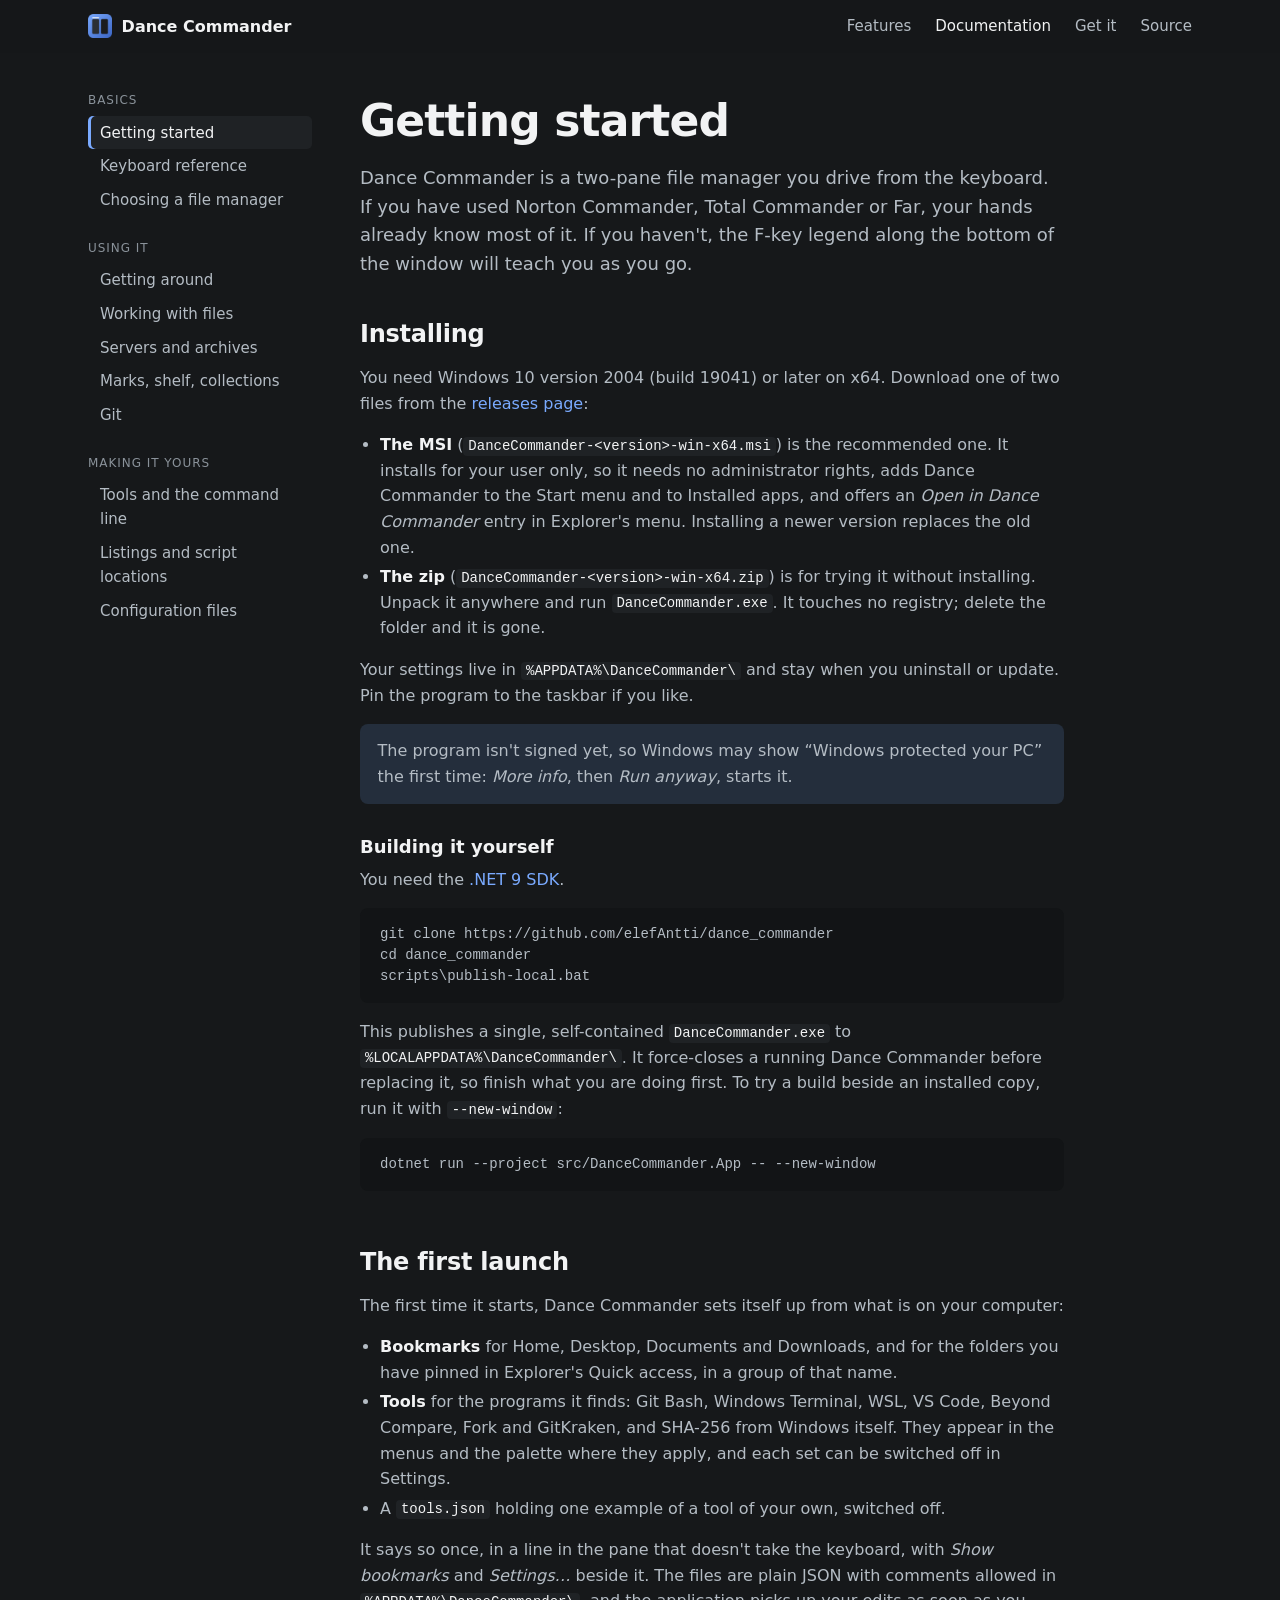
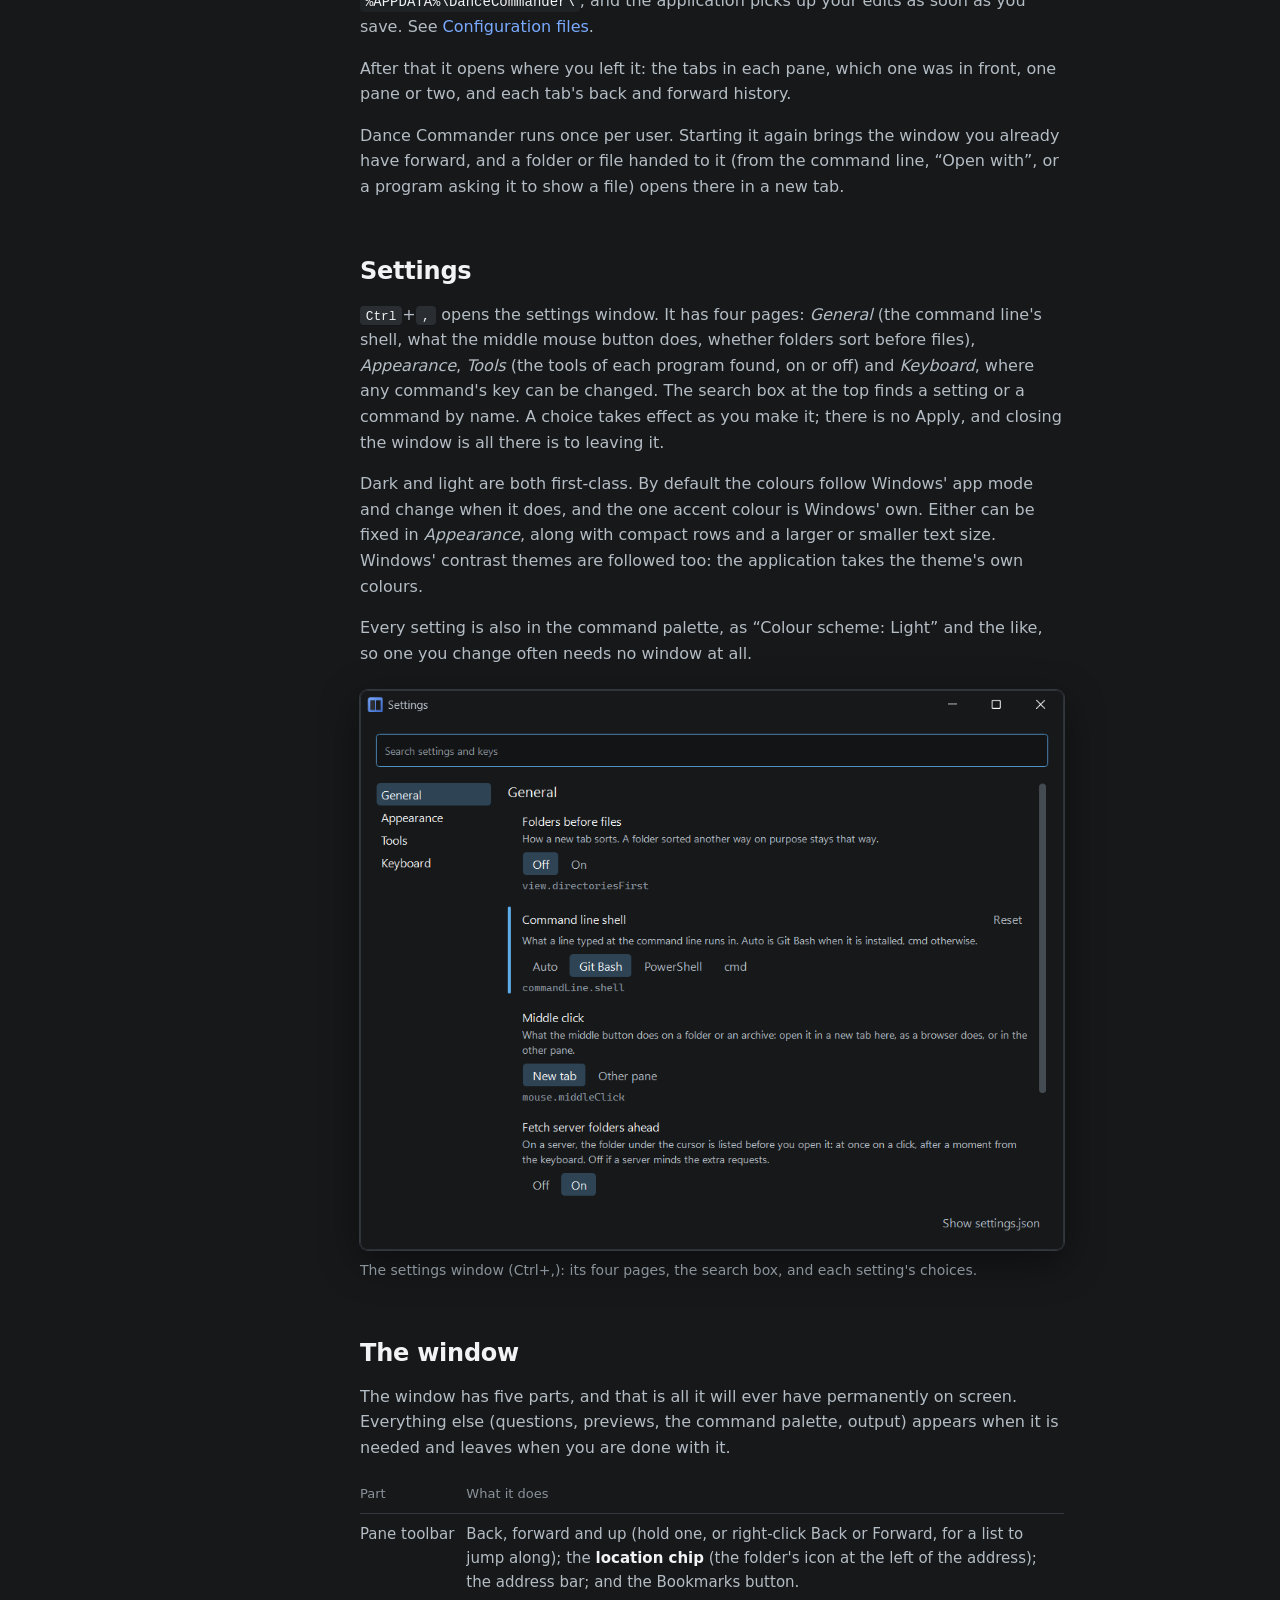
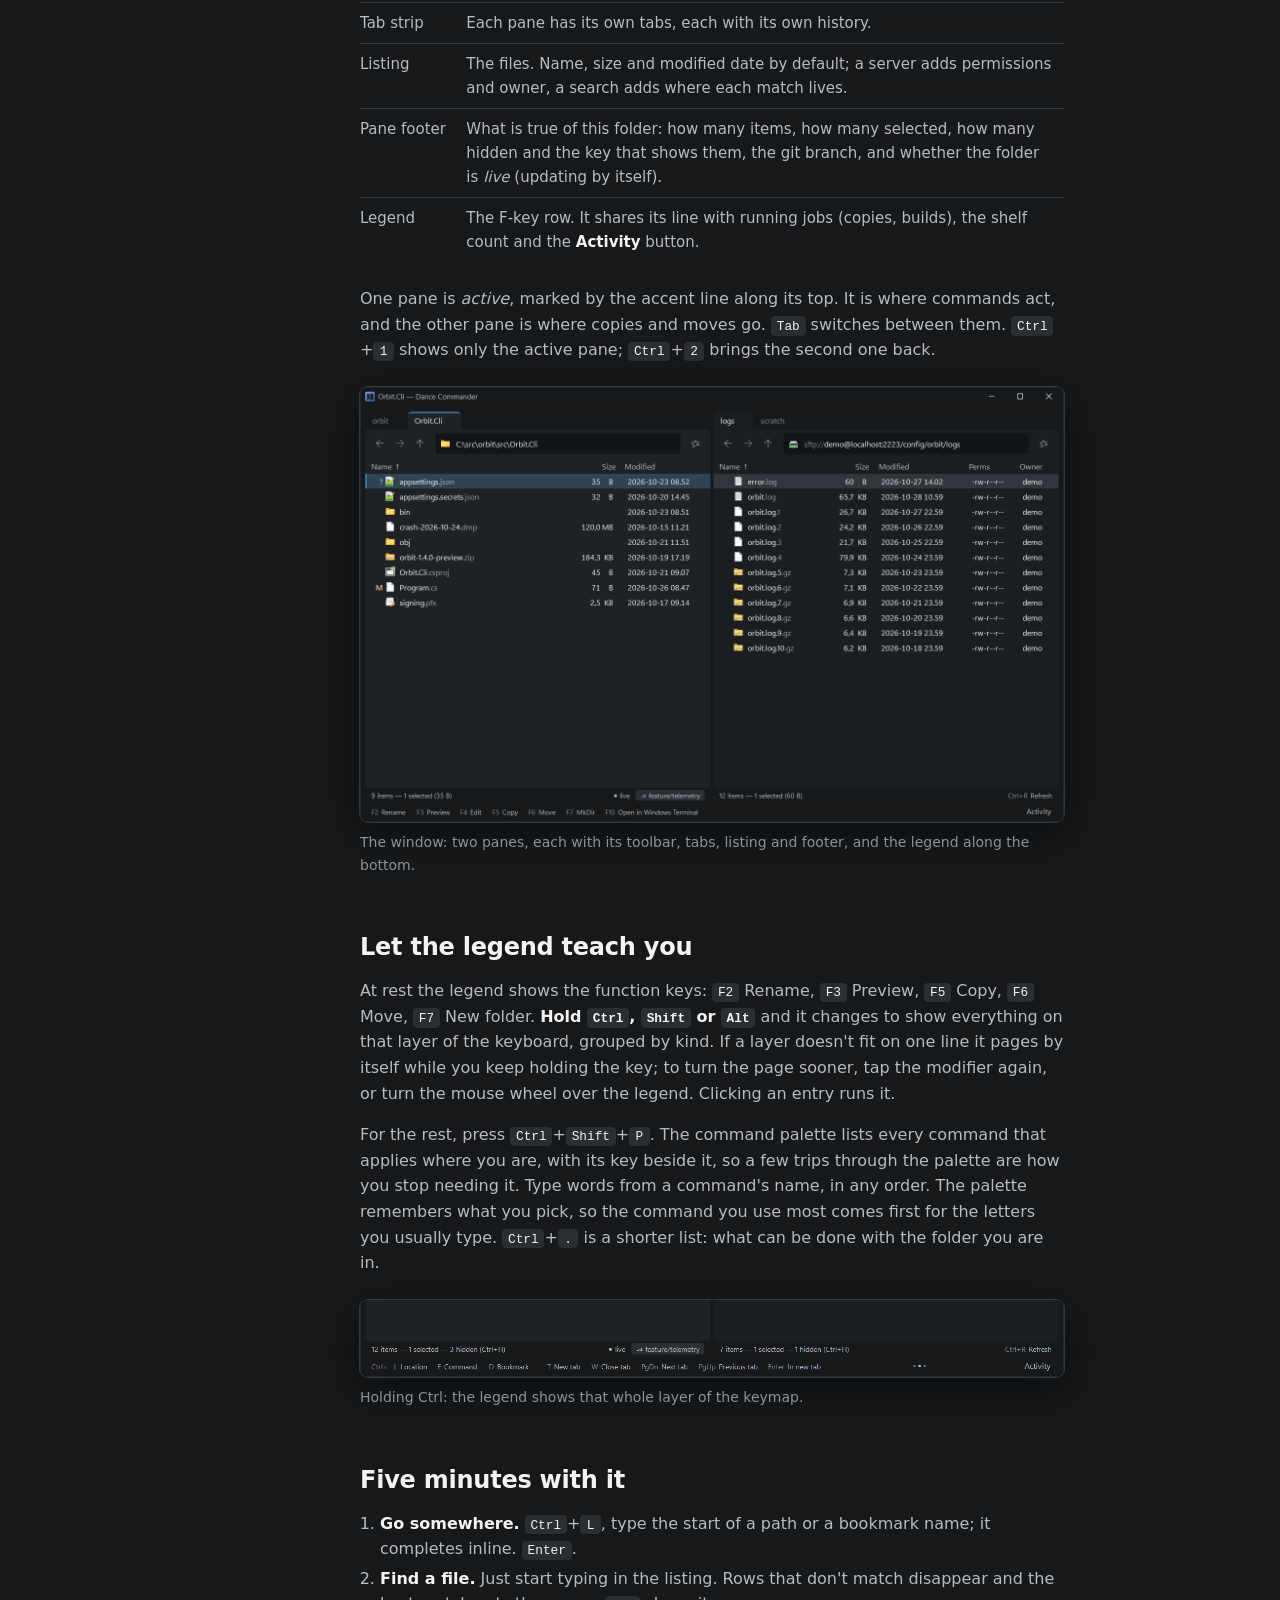
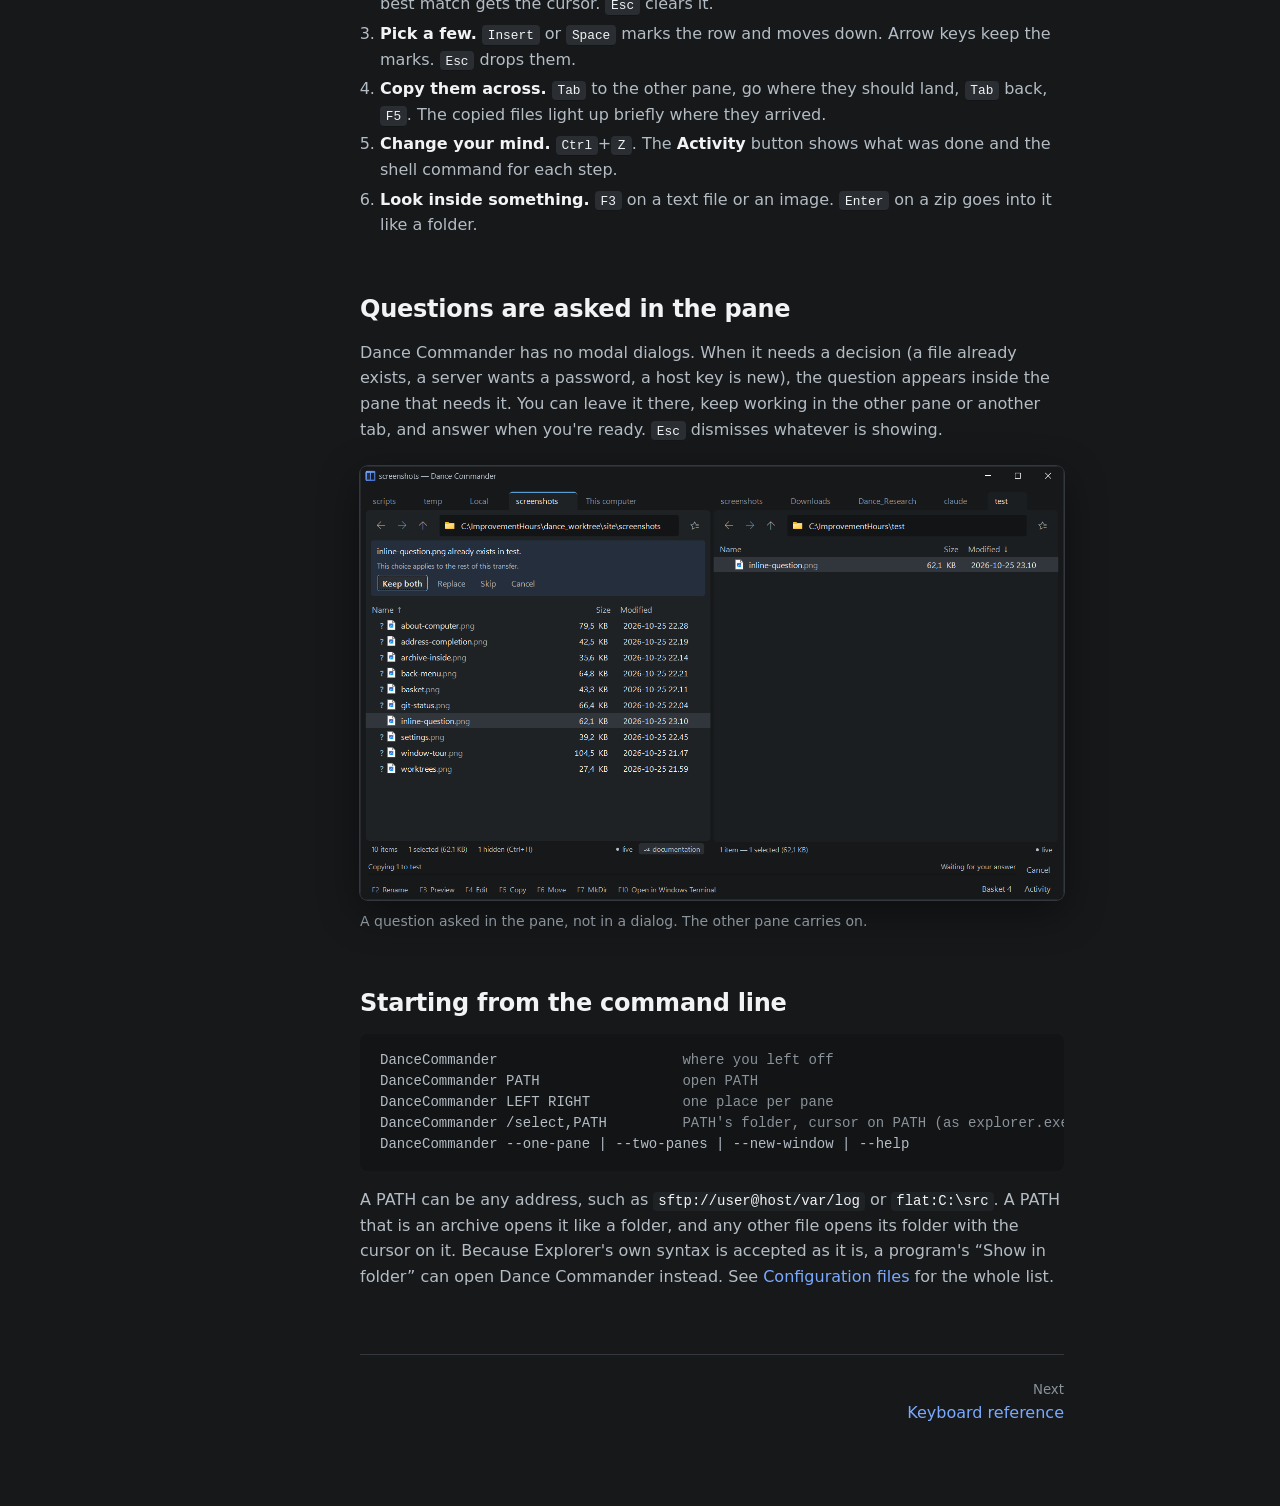
==== site/docs/index.html @ 96ef02b9 "Dance Commander 0.9" ====
<!doctype html>
<html lang="en">
<head>
  <meta charset="utf-8">
  <meta name="viewport" content="width=device-width, initial-scale=1">
  <title>Getting started — Dance Commander</title>
  <link rel="icon" href="../favicon.ico">
  <link rel="stylesheet" href="../assets/style.css">
</head>
<body>
<header class="site-header"><div class="inner">
  <a class="brand" href="../"><img src="../assets/icon.png" alt="">Dance Commander</a>
  <nav class="site-nav"><a href="../#features">Features</a><a href="./" aria-current="page">Documentation</a><a href="../#get-it">Get it</a><a href="https://github.com/elefAntti/dance_commander">Source</a></nav>
</div></header>

<div class="docs">
<nav class="docs-nav" aria-label="Documentation"></nav>
<main class="docs-main">

<h1>Getting started</h1>
<p>Dance Commander is a two-pane file manager you drive from the keyboard. If you have used Norton
Commander, Total Commander or Far, your hands already know most of it. If you haven't, the
F-key legend along the bottom of the window will teach you as you go.</p>

<h2 id="install">Installing</h2>
<p>You need Windows 10 version 2004 (build 19041) or later on x64. Download one of two files from the
<a href="https://github.com/elefAntti/dance_commander/releases">releases page</a>:</p>
<ul>
  <li><strong>The MSI</strong> (<code>DanceCommander-&lt;version&gt;-win-x64.msi</code>) is the recommended
  one. It installs for your user only, so it needs no administrator rights, adds Dance Commander to
  the Start menu and to Installed apps, and offers an <em>Open in Dance Commander</em> entry in
  Explorer's menu. Installing a newer version replaces the old one.</li>
  <li><strong>The zip</strong> (<code>DanceCommander-&lt;version&gt;-win-x64.zip</code>) is for trying it
  without installing. Unpack it anywhere and run <code>DanceCommander.exe</code>. It touches no
  registry; delete the folder and it is gone.</li>
</ul>
<p>Your settings live in <code>%APPDATA%\DanceCommander\</code> and stay when you uninstall or update.
Pin the program to the taskbar if you like.</p>
<div class="note">The program isn't signed yet, so Windows may show “Windows protected your PC”
the first time: <em>More info</em>, then <em>Run anyway</em>, starts it.</div>

<h3 id="from-source">Building it yourself</h3>
<p>You need the <a href="https://dotnet.microsoft.com/download/dotnet/9.0">.NET 9 SDK</a>.</p>
<pre><code>git clone https://github.com/elefAntti/dance_commander
cd dance_commander
scripts\publish-local.bat</code></pre>
<p>This publishes a single, self-contained <code>DanceCommander.exe</code> to
<code>%LOCALAPPDATA%\DanceCommander\</code>. It force-closes a running Dance Commander before
replacing it, so finish what you are doing first. To try a build beside an installed copy, run it
with <code>--new-window</code>:</p>
<pre><code>dotnet run --project src/DanceCommander.App -- --new-window</code></pre>

<h2 id="first-launch">The first launch</h2>
<p>The first time it starts, Dance Commander sets itself up from what is on your computer:</p>
<ul>
  <li><strong>Bookmarks</strong> for Home, Desktop, Documents and Downloads, and for the folders you
  have pinned in Explorer's Quick access, in a group of that name.</li>
  <li><strong>Tools</strong> for the programs it finds: Git Bash, Windows Terminal, WSL, VS Code,
  Beyond Compare, Fork and GitKraken, and SHA-256 from Windows itself. They appear in the menus and
  the palette where they apply, and each set can be switched off in Settings.</li>
  <li>A <code>tools.json</code> holding one example of a tool of your own, switched off.</li>
</ul>
<p>It says so once, in a line in the pane that doesn't take the keyboard, with <em>Show
bookmarks</em> and <em>Settings…</em> beside it. The files are plain JSON with comments allowed
in <code>%APPDATA%\DanceCommander\</code>, and the application picks up your edits as soon as you
save. See <a href="configuration.html">Configuration files</a>.</p>
<p>After that it opens where you left it: the tabs in each pane, which one was in front, one pane or
two, and each tab's back and forward history.</p>
<p>Dance Commander runs once per user. Starting it again brings the window you already have
forward, and a folder or file handed to it (from the command line, “Open with”, or a program
asking it to show a file) opens there in a new tab.</p>

<h2 id="settings">Settings</h2>
<p><kbd>Ctrl</kbd>+<kbd>,</kbd> opens the settings window. It has four pages: <em>General</em> (the
command line's shell, what the middle mouse button does, whether folders sort before files),
<em>Appearance</em>, <em>Tools</em> (the tools of each program found, on or off) and
<em>Keyboard</em>, where any command's key can be changed. The search box at the top finds a
setting or a command by name. A choice takes effect as you make it; there is no Apply, and closing
the window is all there is to leaving it.</p>
<p>Dark and light are both first-class. By default the colours follow Windows' app mode and change
when it does, and the one accent colour is Windows' own. Either can be fixed in
<em>Appearance</em>, along with compact rows and a larger or smaller text size. Windows' contrast
themes are followed too: the application takes the theme's own colours.</p>
<p>Every setting is also in the command palette, as “Colour scheme: Light” and the like, so one
you change often needs no window at all.</p>

<figure class="shot" data-file="screenshots/settings.png"><img src="../screenshots/settings.png" alt="The settings window (Ctrl+,): its four pages, the search box, and each setting's choices." onerror="this.parentNode.classList.add('missing')"><figcaption>The settings window (Ctrl+,): its four pages, the search box, and each setting's choices.</figcaption></figure>

<h2 id="tour">The window</h2>
<p>The window has five parts, and that is all it will ever have permanently on screen. Everything
else (questions, previews, the command palette, output) appears when it is needed and leaves when
you are done with it.</p>
<table>
  <thead><tr><th>Part</th><th>What it does</th></tr></thead>
  <tbody>
    <tr><td>Pane toolbar</td><td>Back, forward and up (hold one, or right-click Back or Forward, for a list to jump along); the <strong>location chip</strong> (the folder's icon at the left of the address); the address bar; and the Bookmarks button.</td></tr>
    <tr><td>Tab strip</td><td>Each pane has its own tabs, each with its own history.</td></tr>
    <tr><td>Listing</td><td>The files. Name, size and modified date by default; a server adds permissions and owner, a search adds where each match lives.</td></tr>
    <tr><td>Pane footer</td><td>What is true of this folder: how many items, how many selected, how many hidden and the key that shows them, the git branch, and whether the folder is <em>live</em> (updating by itself).</td></tr>
    <tr><td>Legend</td><td>The F-key row. It shares its line with running jobs (copies, builds), the shelf count and the <strong>Activity</strong> button.</td></tr>
  </tbody>
</table>
<p>One pane is <em>active</em>, marked by the accent line along its top. It is where commands act,
and the other pane is where copies and moves go. <kbd>Tab</kbd> switches between them.
<kbd>Ctrl</kbd>+<kbd>1</kbd> shows only the active pane; <kbd>Ctrl</kbd>+<kbd>2</kbd> brings the
second one back.</p>

<figure class="shot" data-file="screenshots/window-tour.png"><img src="../screenshots/window-tour.png" alt="The window: two panes, each with its toolbar, tabs, listing and footer, and the legend along the bottom." onerror="this.parentNode.classList.add('missing')"><figcaption>The window: two panes, each with its toolbar, tabs, listing and footer, and the legend along the bottom.</figcaption></figure>

<h2 id="legend">Let the legend teach you</h2>
<p>At rest the legend shows the function keys: <kbd>F2</kbd> Rename, <kbd>F3</kbd> Preview,
<kbd>F5</kbd> Copy, <kbd>F6</kbd> Move, <kbd>F7</kbd> New folder. <strong>Hold
<kbd>Ctrl</kbd>, <kbd>Shift</kbd> or <kbd>Alt</kbd></strong> and it changes to show everything on
that layer of the keyboard, grouped by kind. If a layer doesn't fit on one line it pages by itself
while you keep holding the key; to turn the page sooner, tap the modifier again, or turn the mouse
wheel over the legend. Clicking an entry runs it.</p>
<p>For the rest, press <kbd>Ctrl</kbd>+<kbd>Shift</kbd>+<kbd>P</kbd>. The command palette lists
every command that applies where you are, with its key beside it, so a few trips through the
palette are how you stop needing it. Type words from a command's name, in any order. The palette
remembers what you pick, so the command you use most comes first for the letters you usually
type. <kbd>Ctrl</kbd>+<kbd>.</kbd> is a shorter list: what can be done with the folder you are
in.</p>

<figure class="shot" data-file="screenshots/legend-ctrl.png"><img src="../screenshots/legend-ctrl.png" alt="Holding Ctrl: the legend shows that whole layer of the keymap." onerror="this.parentNode.classList.add('missing')"><figcaption>Holding Ctrl: the legend shows that whole layer of the keymap.</figcaption></figure>

<h2 id="first-minutes">Five minutes with it</h2>
<ol>
  <li><strong>Go somewhere.</strong> <kbd>Ctrl</kbd>+<kbd>L</kbd>, type the start of a path or a bookmark name; it completes inline. <kbd>Enter</kbd>.</li>
  <li><strong>Find a file.</strong> Just start typing in the listing. Rows that don't match disappear and the best match gets the cursor. <kbd>Esc</kbd> clears it.</li>
  <li><strong>Pick a few.</strong> <kbd>Insert</kbd> or <kbd>Space</kbd> marks the row and moves down. Arrow keys keep the marks. <kbd>Esc</kbd> drops them.</li>
  <li><strong>Copy them across.</strong> <kbd>Tab</kbd> to the other pane, go where they should land, <kbd>Tab</kbd> back, <kbd>F5</kbd>. The copied files light up briefly where they arrived.</li>
  <li><strong>Change your mind.</strong> <kbd>Ctrl</kbd>+<kbd>Z</kbd>. The <strong>Activity</strong> button shows what was done and the shell command for each step.</li>
  <li><strong>Look inside something.</strong> <kbd>F3</kbd> on a text file or an image. <kbd>Enter</kbd> on a zip goes into it like a folder.</li>
</ol>

<h2 id="no-dialogs">Questions are asked in the pane</h2>
<p>Dance Commander has no modal dialogs. When it needs a decision (a file already exists, a server
wants a password, a host key is new), the question appears inside the pane that needs it. You can
leave it there, keep working in the other pane or another tab, and answer when you're ready.
<kbd>Esc</kbd> dismisses whatever is showing.</p>

<figure class="shot" data-file="screenshots/inline-question.png"><img src="../screenshots/inline-question.png" alt="A question asked in the pane, not in a dialog. The other pane carries on." onerror="this.parentNode.classList.add('missing')"><figcaption>A question asked in the pane, not in a dialog. The other pane carries on.</figcaption></figure>

<h2 id="help">Starting from the command line</h2>
<pre><code>DanceCommander                      <span class="c">where you left off</span>
DanceCommander PATH                 <span class="c">open PATH</span>
DanceCommander LEFT RIGHT           <span class="c">one place per pane</span>
DanceCommander /select,PATH         <span class="c">PATH's folder, cursor on PATH (as explorer.exe)</span>
DanceCommander --one-pane | --two-panes | --new-window | --help</code></pre>
<p>A PATH can be any address, such as <code>sftp://user@host/var/log</code> or
<code>flat:C:\src</code>. A PATH that is an archive opens it like a folder, and any other file opens
its folder with the cursor on it. Because Explorer's own syntax is accepted as it is, a program's
“Show in folder” can open Dance Commander instead. See
<a href="configuration.html#command-line">Configuration files</a> for the whole list.</p>

<div class="pager"></div>
</main>
</div>
<script src="../assets/docs.js"></script>
</body>
</html>
---- site/assets/style.css ----
/* Dance Commander site. The palette is the application's own (src/DanceCommander.App/Theme/Dark.xaml):
   near-monochrome greys, one accent for focus, semantic colour only where it means something. */

:root {
  --window: #16181a;
  --pane: #1f2225;
  --pane-inactive: #1b1e21;
  --sunken: #121416;
  --hover: #2b2f34;
  --divider: #33383e;
  --popup: #2a2e33;
  --popup-border: #434a52;
  --text: #f2f3f4;
  --text-2: #b4bcc4;
  --text-3: #8a929a;
  --accent: #7aaaff;
  --selection: #2f3e5d;
  --git-modified: #e2c08d;
  --git-added: #8dd18d;
  --git-untracked: #7fb5c9;
  --danger: #ff8b82;
  --warning: #f0c56b;
  --warning-surface: #3a3220;
  --info-surface: #242e3c;

  --ui: "Segoe UI Variable Text", "Segoe UI", system-ui, -apple-system, sans-serif;
  --display: "Segoe UI Variable Display", "Segoe UI", system-ui, -apple-system, sans-serif;
  --mono: "Cascadia Mono", Consolas, "SF Mono", Menlo, monospace;

  --measure: 44rem;
  --wide: 72rem;
}

* { box-sizing: border-box; }

html { background: var(--window); color-scheme: dark; scroll-padding-top: 4.5rem; }

body {
  margin: 0;
  font: 16px/1.6 var(--ui);
  color: var(--text-2);
  background: var(--window);
  -webkit-font-smoothing: antialiased;
}

a { color: var(--accent); text-decoration: none; }
a:hover { text-decoration: underline; text-underline-offset: 3px; }

h1, h2, h3, h4 { color: var(--text); font-family: var(--display); font-weight: 600; line-height: 1.25; }
h1 { font-size: clamp(2rem, 4vw, 2.75rem); letter-spacing: -0.02em; margin: 0 0 1rem; }
h2 { font-size: 1.5rem; letter-spacing: -0.01em; margin: 3rem 0 1rem; }
h3 { font-size: 1.125rem; margin: 2rem 0 0.5rem; }
h4 { font-size: 1rem; margin: 1.5rem 0 0.25rem; }
p, ul, ol, table, pre { margin: 0 0 1rem; }
strong { color: var(--text); font-weight: 600; }
ul, ol { padding-left: 1.25rem; }
li { margin: 0.25rem 0; }
hr { border: 0; height: 1px; background: var(--divider); margin: 3rem 0; }

code, kbd, pre { font-family: var(--mono); font-size: 0.875em; }
code { color: var(--text); background: var(--pane); padding: 0.1em 0.35em; border-radius: 4px; }
pre {
  background: var(--sunken);
  color: var(--text-2);
  padding: 1rem 1.25rem;
  border-radius: 8px;
  overflow-x: auto;
  line-height: 1.5;
}
pre code { background: none; padding: 0; color: inherit; font-size: inherit; }
pre .c { color: var(--text-3); }

kbd {
  display: inline-block;
  min-width: 1.6em;
  padding: 0.05em 0.45em;
  font-size: 0.8em;
  line-height: 1.5;
  text-align: center;
  color: var(--text);
  background: var(--popup);
  border-radius: 4px;
  box-shadow: inset 0 -1px 0 var(--sunken);
  white-space: nowrap;
}

table { width: 100%; border-collapse: collapse; font-size: 0.9375rem; }
th, td { text-align: left; vertical-align: top; padding: 0.5rem 0.75rem 0.5rem 0; }
th { color: var(--text-3); font-weight: 500; font-size: 0.8125rem; }
tr + tr td, tbody tr td { border-top: 1px solid var(--divider); }
td:first-child { white-space: nowrap; }

/* ---------- Site header ---------- */

.site-header {
  position: sticky;
  top: 0;
  z-index: 10;
  background: rgba(22, 24, 26, 0.92);
  backdrop-filter: blur(8px);
}
.site-header .inner {
  max-width: var(--wide);
  margin: 0 auto;
  padding: 0.85rem 1.5rem;
  display: flex;
  align-items: center;
  gap: 2rem;
}
.brand { display: flex; align-items: center; gap: 0.6rem; color: var(--text); font-weight: 600; }
.brand:hover { text-decoration: none; }
.brand img { width: 24px; height: 24px; }
.site-nav { display: flex; gap: 1.5rem; margin-left: auto; font-size: 0.9375rem; }
.site-nav a { color: var(--text-2); }
.site-nav a:hover, .site-nav a[aria-current] { color: var(--text); text-decoration: none; }

/* ---------- Landing ---------- */

.hero { max-width: var(--wide); margin: 0 auto; padding: 5rem 1.5rem 3rem; }
.hero h1 { font-size: clamp(2.25rem, 5vw, 3.5rem); max-width: 18ch; }
.hero .lede { font-size: 1.1875rem; max-width: 40rem; color: var(--text-2); }
.hero .actions { display: flex; gap: 1rem; margin-top: 2rem; flex-wrap: wrap; }

.button {
  display: inline-block;
  padding: 0.6rem 1.1rem;
  border-radius: 6px;
  font-weight: 600;
  font-size: 0.9375rem;
  color: var(--window);
  background: var(--accent);
}
.button:hover { text-decoration: none; filter: brightness(1.08); }
.button.quiet { color: var(--text); background: var(--pane); }
.button.quiet:hover { background: var(--hover); filter: none; }

.section { max-width: var(--wide); margin: 0 auto; padding: 4rem 1.5rem; }
.section > h2:first-child { margin-top: 0; }
.section .intro { max-width: var(--measure); font-size: 1.0625rem; }
.eyebrow { color: var(--text-3); font-size: 0.8125rem; letter-spacing: 0.08em; text-transform: uppercase; margin-bottom: 0.5rem; }

.grid {
  display: grid;
  grid-template-columns: repeat(auto-fit, minmax(17rem, 1fr));
  gap: 1.25rem;
  margin-top: 2rem;
}
.card { background: var(--pane); border-radius: 10px; padding: 1.5rem; }
.card h3 { margin-top: 0; font-size: 1.0625rem; }
.card p:last-child { margin-bottom: 0; }
/* A seventh card would sit alone on the last row; this one takes the whole row instead. */
.card.full { grid-column: 1 / -1; }
.card .keys { margin-top: 0.75rem; display: flex; flex-wrap: wrap; gap: 0.35rem; }

.split { display: grid; grid-template-columns: 1fr 1fr; gap: 3rem; align-items: start; }
@media (max-width: 52rem) { .split { grid-template-columns: 1fr; } }

.quote {
  font-family: var(--display);
  font-size: 1.375rem;
  line-height: 1.45;
  color: var(--text);
  max-width: 46rem;
  margin: 0;
  padding-left: 1.25rem;
  box-shadow: inset 3px 0 0 var(--accent);
}

.notfor li { color: var(--text-2); }
.notfor li::marker { color: var(--text-3); }

.band { background: var(--sunken); }

.site-footer { color: var(--text-3); font-size: 0.875rem; }
.site-footer .inner { max-width: var(--wide); margin: 0 auto; padding: 2.5rem 1.5rem 3rem; display: flex; gap: 2rem; flex-wrap: wrap; }
.site-footer a { color: var(--text-2); }

/* ---------- The window mockup: drawn in HTML so it stays crisp and carries no one's real files ---------- */

.window {
  max-width: var(--wide);
  margin: 0 auto;
  background: var(--window);
  border-radius: 10px;
  box-shadow: 0 0 0 1px var(--divider), 0 30px 80px rgba(0, 0, 0, 0.55);
  overflow: hidden;
  font: 13px/1 var(--ui);
  color: var(--text);
  user-select: none;
}
.window .titlebar { display: flex; align-items: center; gap: 8px; height: 32px; padding: 0 12px; color: var(--text-2); }
.window .titlebar img { width: 16px; height: 16px; }
.window .titlebar .controls { margin-left: auto; letter-spacing: 22px; color: var(--text-3); font-family: var(--ui); }
.window .panes { display: grid; grid-template-columns: 1fr 1fr; gap: 8px; padding: 0 8px; }
.window .pane { background: var(--pane-inactive); border-radius: 6px; overflow: hidden; display: flex; flex-direction: column; }
.window .pane.active { background: var(--pane); box-shadow: inset 0 3px 0 var(--accent); }
.window .toolbar { display: flex; align-items: center; gap: 14px; padding: 10px 12px 6px; color: var(--text-3); }
.window .address {
  flex: 1;
  display: flex;
  align-items: center;
  gap: 8px;
  background: var(--sunken);
  border-radius: 5px;
  padding: 7px 10px;
  color: var(--text);
  white-space: nowrap;
  overflow: hidden;
}
.window .address .scheme { color: var(--text-3); }
.window .chip { width: 14px; height: 11px; border-radius: 2px; background: #e8b84a; flex: none; }
.window .chip.net { background: var(--git-untracked); }
.window .tabs { display: flex; gap: 2px; padding: 4px 12px 0; font-size: 12px; }
.window .tab { padding: 6px 12px; border-radius: 5px 5px 0 0; color: var(--text-3); }
.window .tab.on { background: var(--hover); color: var(--text); }
.window .head, .window .row { display: grid; grid-template-columns: 22px 1fr 72px 120px; align-items: center; padding: 0 12px; }
.window .pane.remote .head, .window .pane.remote .row { grid-template-columns: 22px 1fr 72px 82px 120px; }
.window .head { height: 28px; color: var(--text-3); font-size: 12px; }
.window .head span:nth-child(n+3), .window .row span:nth-child(n+3) { text-align: right; font-variant-numeric: tabular-nums; }
.window .row { height: 24px; white-space: nowrap; }
.window .row span { overflow: hidden; text-overflow: ellipsis; }
.window .row .ext { color: var(--text-3); }
.window .row .dim { color: var(--text-3); }
.window .row.cursor { background: var(--selection); }
.window .row.marked .name { color: var(--warning); }
.window .ico { width: 13px; height: 10px; border-radius: 2px; background: #e8b84a; }
.window .ico.f { width: 10px; height: 12px; background: #c8ccd0; border-radius: 1px; }
.window .ico.z { width: 10px; height: 12px; background: #b49ad8; border-radius: 1px; }
.window .git { display: inline-block; width: 12px; font-size: 11px; font-weight: 600; margin-right: 4px; }
.window .git.M { color: var(--git-modified); }
.window .git.A { color: var(--git-added); }
.window .git.U { color: var(--git-untracked); }
.window .branch { color: var(--text-3); font-size: 12px; margin-left: 8px; }
.window .footer { display: flex; justify-content: space-between; padding: 10px 12px; margin-top: auto; color: var(--text-3); font-size: 12px; }
.window .legend { display: flex; gap: 22px; padding: 10px 16px 11px; color: var(--text-3); font-size: 12px; }
.window .legend b { color: var(--text-2); font-weight: 400; margin-right: 5px; }
.window .legend .right { margin-left: auto; }
.window .rows { padding-bottom: 6px; }

@media (max-width: 52rem) {
  .window .panes { grid-template-columns: 1fr; }
  .window .pane:not(.active) { display: none; }
}

.caption { max-width: var(--wide); margin: 1rem auto 0; padding: 0 1.5rem; color: var(--text-3); font-size: 0.875rem; text-align: center; }

/* ---------- Docs ---------- */

.docs { max-width: var(--wide); margin: 0 auto; padding: 2.5rem 1.5rem 5rem; display: grid; grid-template-columns: 14rem minmax(0, 1fr); gap: 3rem; }
.docs-nav { position: sticky; top: 4.5rem; align-self: start; font-size: 0.9375rem; }
.docs-nav h4 { margin: 0 0 0.5rem; color: var(--text-3); font-size: 0.75rem; font-weight: 500; letter-spacing: 0.08em; text-transform: uppercase; }
.docs-nav ul { list-style: none; padding: 0; margin: 0 0 1.5rem; }
.docs-nav li { margin: 0; }
.docs-nav a { display: block; padding: 0.3rem 0.75rem; border-radius: 5px; color: var(--text-2); }
.docs-nav a:hover { background: var(--pane); color: var(--text); text-decoration: none; }
.docs-nav a[aria-current] { background: var(--pane); color: var(--text); box-shadow: inset 3px 0 0 var(--accent); }
.docs-main { max-width: var(--measure); }
.docs-main > h1 + p { font-size: 1.125rem; }
.docs-main h2 { padding-top: 0.5rem; }
.docs-main h2:first-of-type { margin-top: 2rem; }
.docs-main table { margin-bottom: 1.5rem; }
.pager { display: flex; justify-content: space-between; gap: 1rem; margin-top: 4rem; padding-top: 1.5rem; border-top: 1px solid var(--divider); }
.pager a { display: block; }
.pager small { display: block; color: var(--text-3); }

.note { background: var(--info-surface); border-radius: 8px; padding: 0.9rem 1.1rem; margin: 0 0 1rem; color: var(--text-2); }
.note.warn { background: var(--warning-surface); }
.note strong:first-child { color: var(--text); }

@media (max-width: 52rem) {
  .docs { grid-template-columns: 1fr; gap: 1rem; }
  .docs-nav { position: static; }
  .docs-nav ul { display: flex; flex-wrap: wrap; gap: 0.25rem; }
  .site-nav { gap: 1rem; }
}

/* ---------- Screenshots ---------- */
/* A figure whose image is not there yet shows a placeholder naming the file it is waiting for
   (onerror adds .missing), so a screenshot goes live by dropping it into site/screenshots/. */

.shot { margin: 1.5rem 0 2rem; }
.shot img { display: block; max-width: 100%; height: auto; border-radius: 8px; box-shadow: 0 0 0 1px var(--divider), 0 12px 40px rgba(0, 0, 0, 0.45); }
.shot figcaption { margin-top: 0.6rem; color: var(--text-3); font-size: 0.875rem; }
.shot.missing img { display: none; }
.shot.missing::before {
  content: "Screenshot to come: " attr(data-file);
  display: flex;
  align-items: center;
  justify-content: center;
  min-height: 12rem;
  padding: 1rem;
  border: 1px dashed var(--popup-border);
  border-radius: 8px;
  color: var(--text-3);
  font: 0.8125rem var(--mono);
  text-align: center;
}
.section .shot { max-width: 56rem; }
/* The tour under the hero sits outside a section, so it takes the hero's width and gutters. */
.hero + .shot { max-width: var(--wide); margin: 0 auto 3rem; padding: 0 1.5rem; }

.eyebrow + h2 { margin-top: 0; }

/* The comparison table is wider than the text column on a narrow screen. */
.table-wrap { overflow-x: auto; }
.compare td { font-size: 0.875rem; }
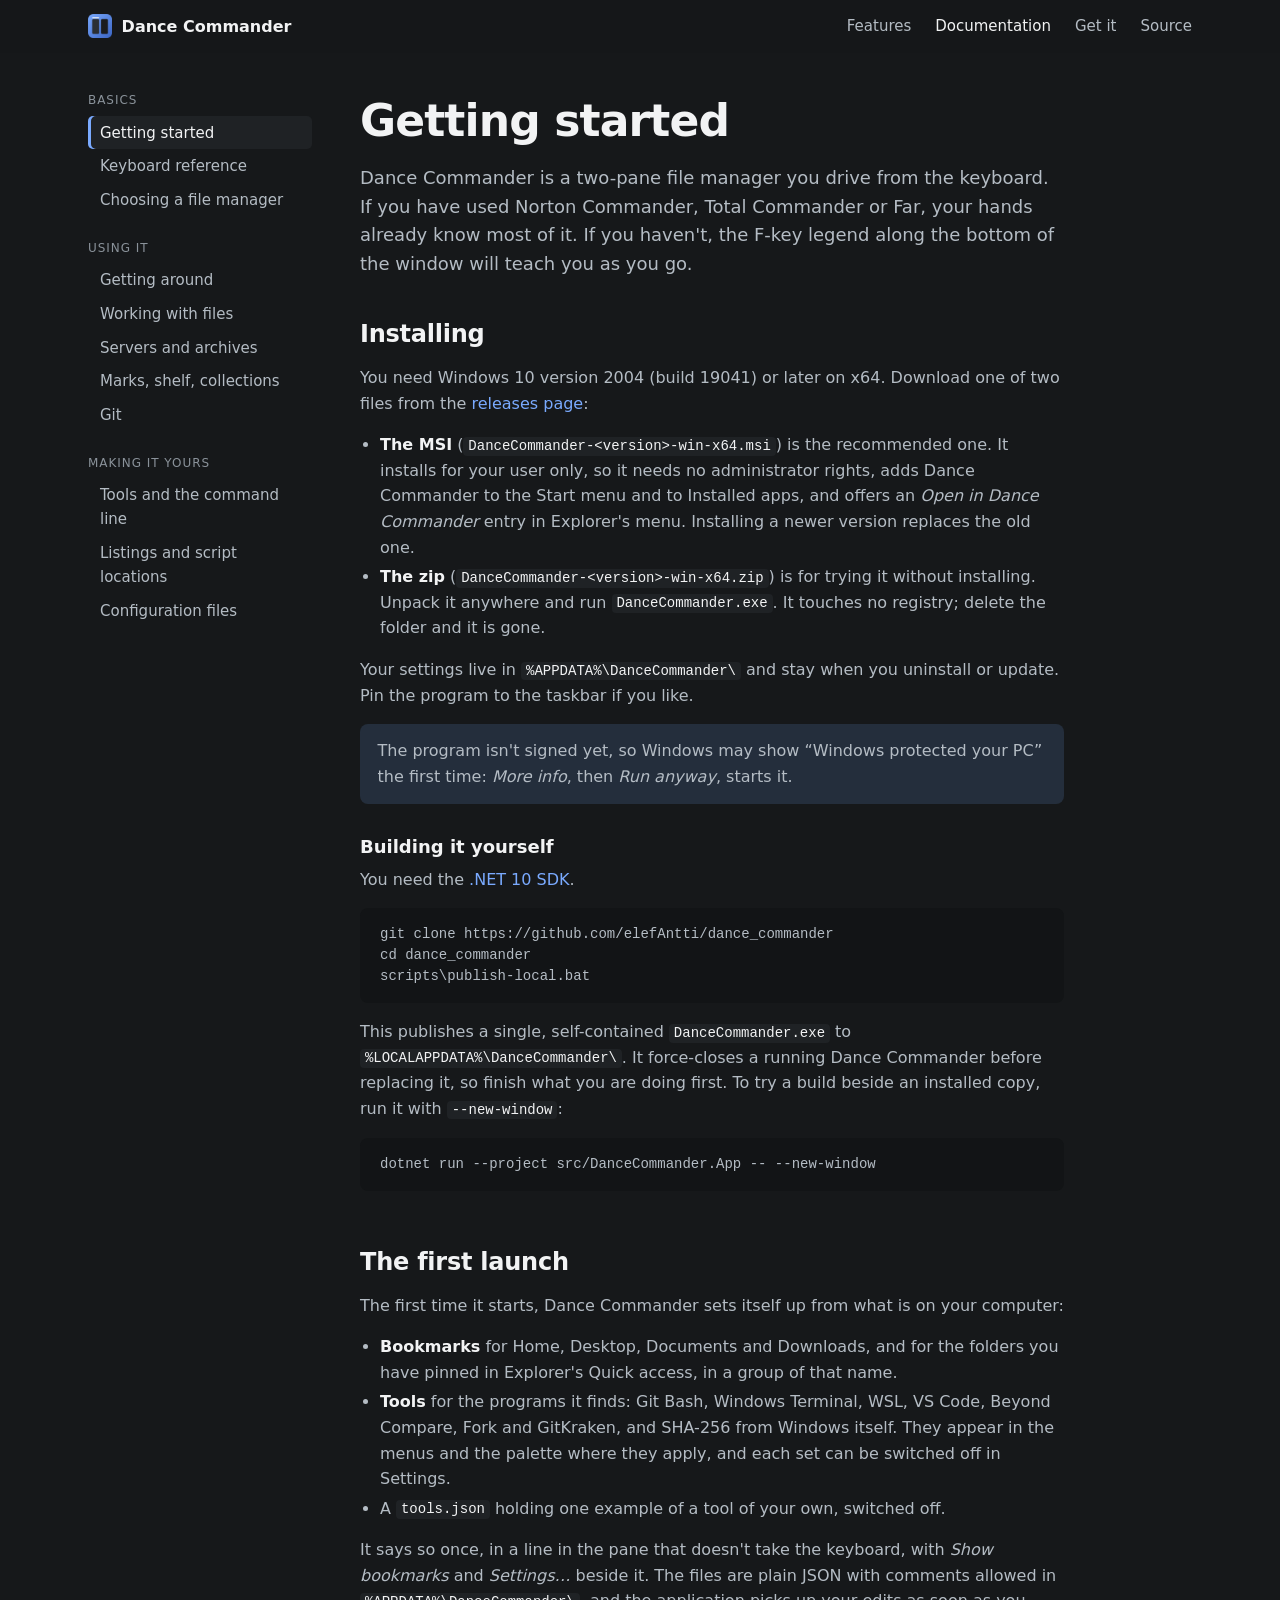
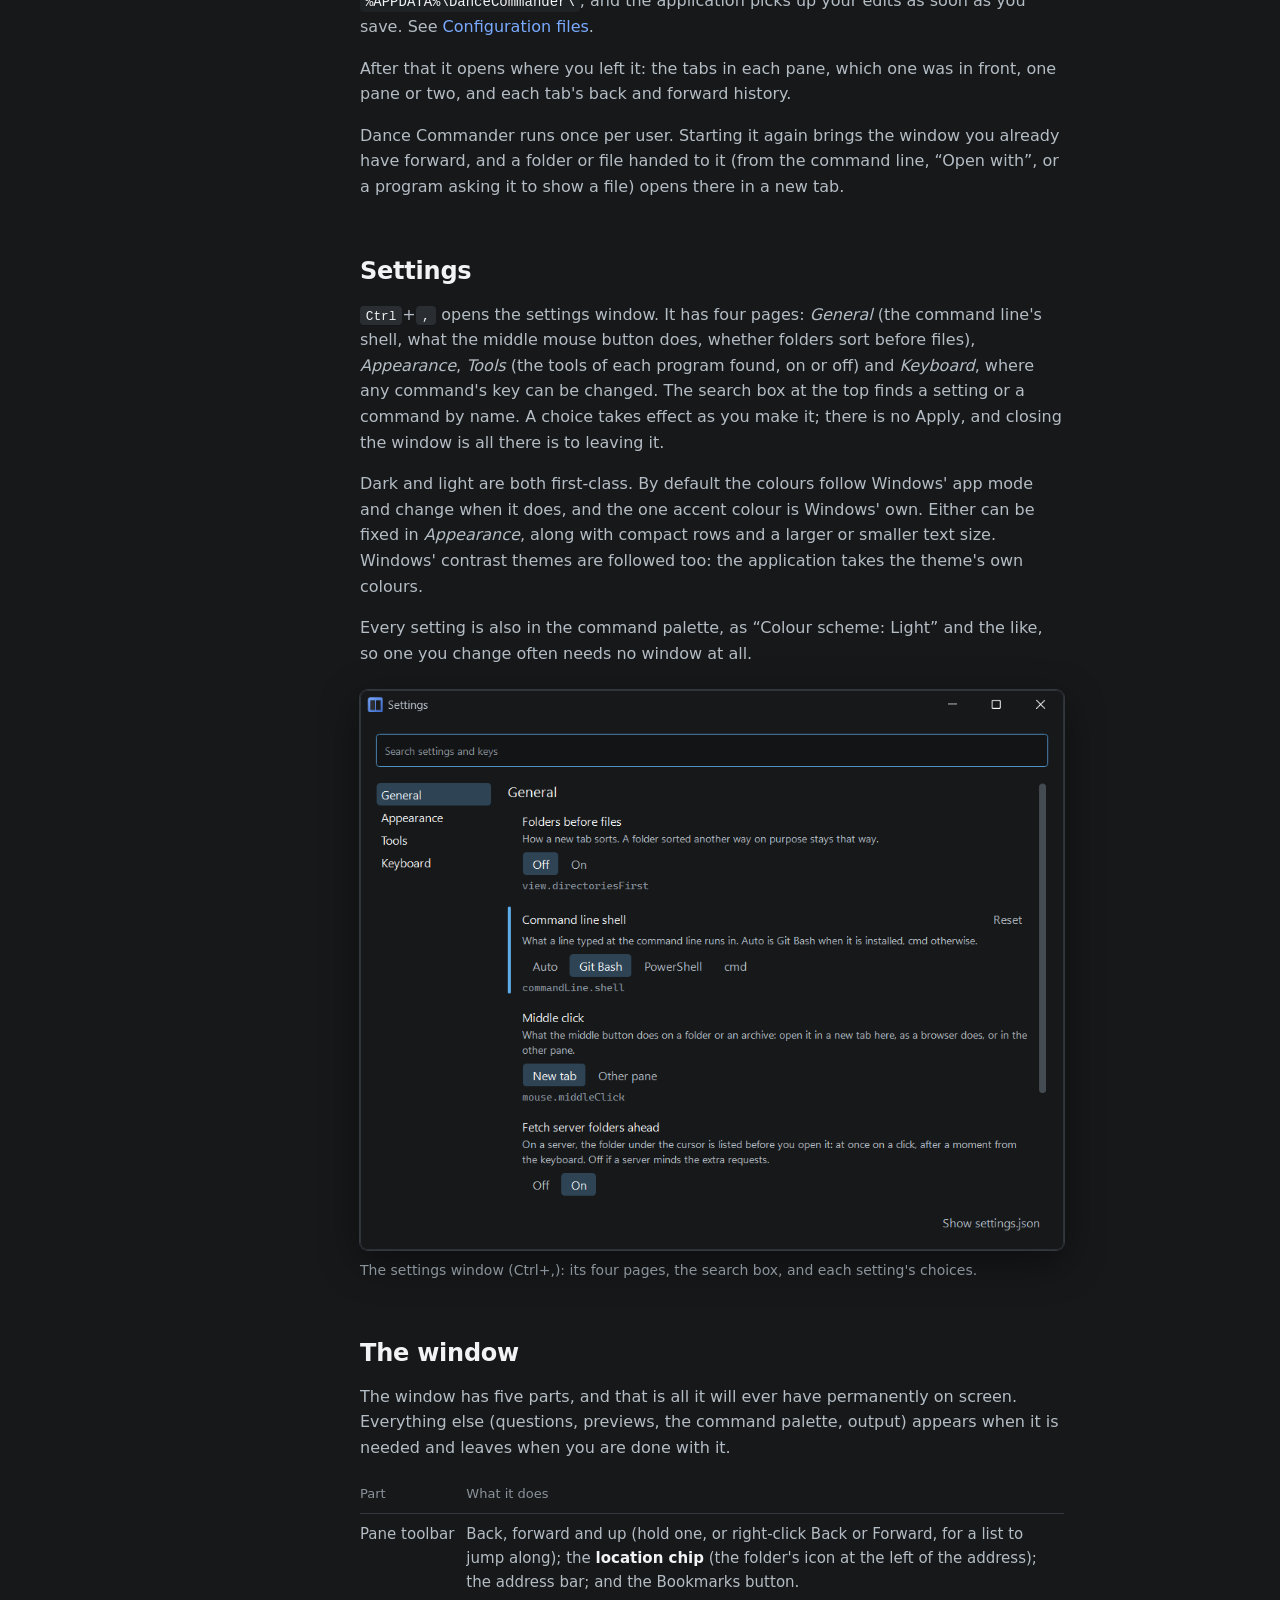
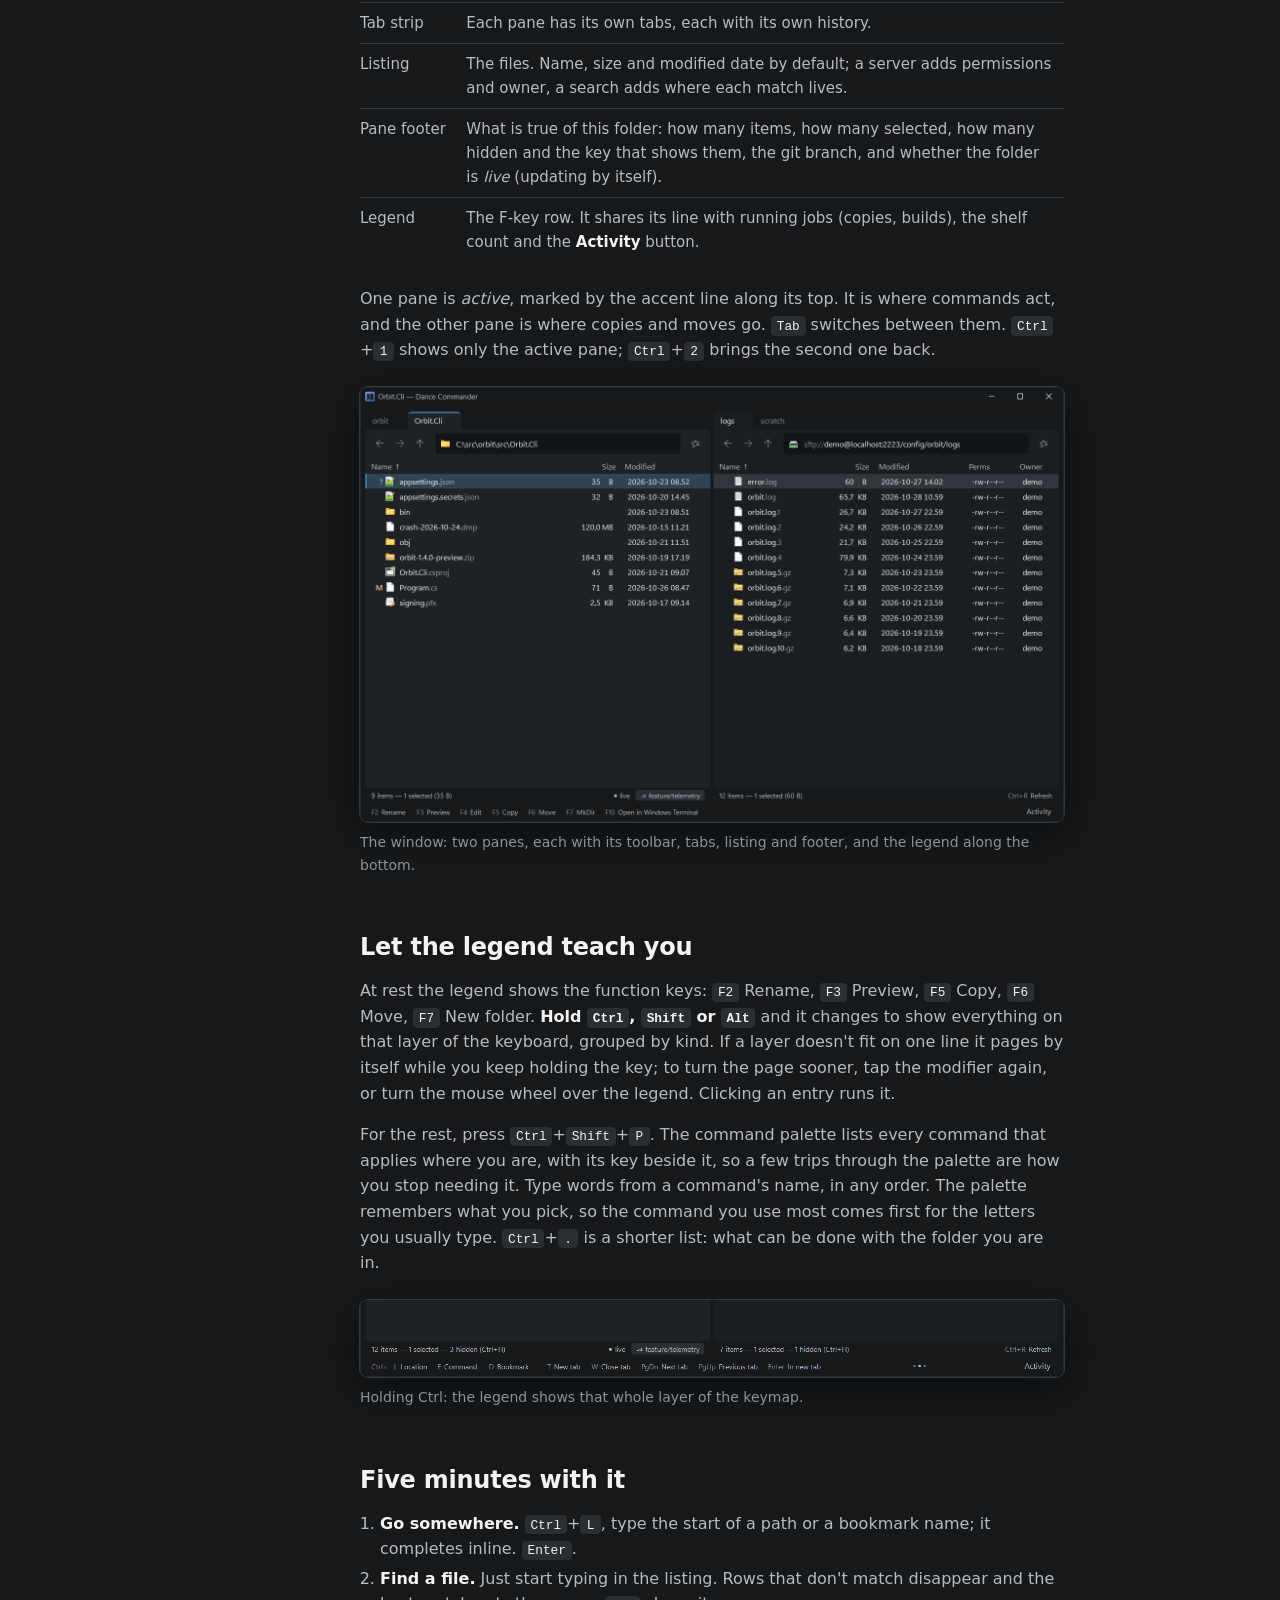
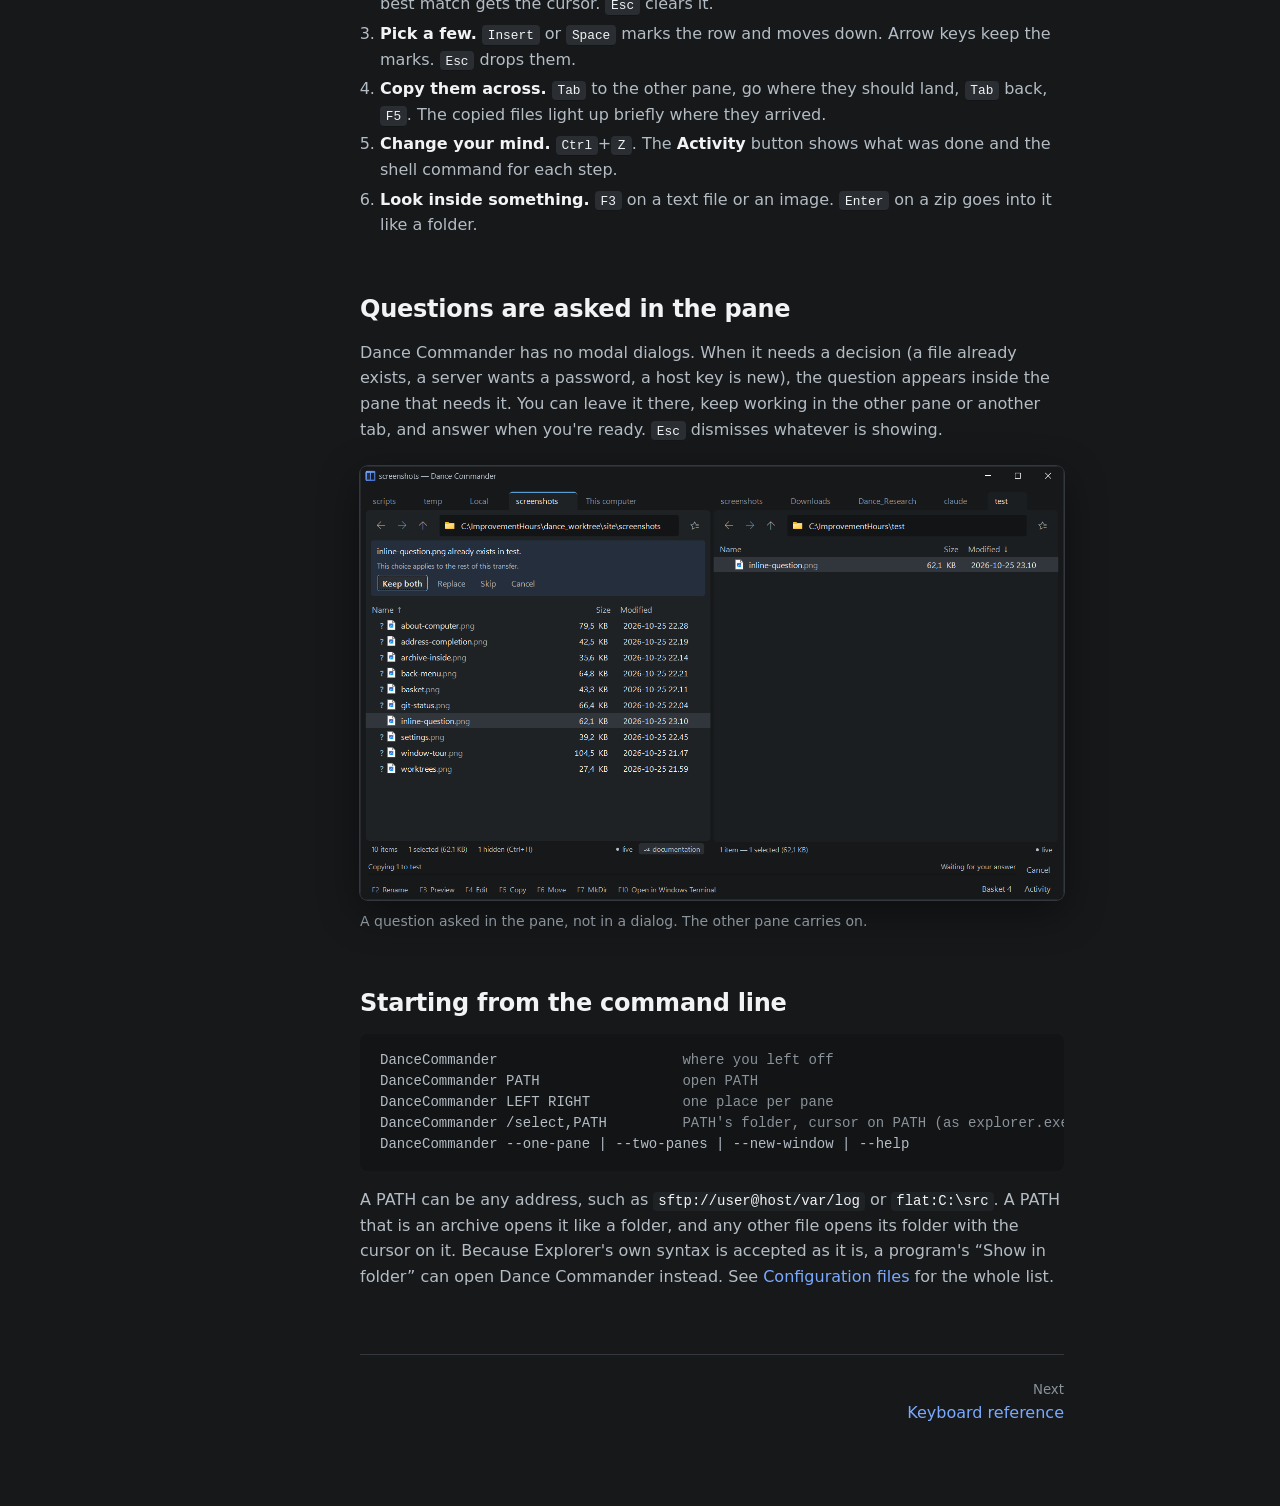
==== commit 549532ae: "Move to .NET 10 Every project now targets net10.0 (the app net10.0-windows10.0.19041.0), with Micros" ====
--- a/site/docs/index.html
+++ b/site/docs/index.html
@@ -40,7 +40,7 @@
 the first time: <em>More info</em>, then <em>Run anyway</em>, starts it.</div>
 
 <h3 id="from-source">Building it yourself</h3>
-<p>You need the <a href="https://dotnet.microsoft.com/download/dotnet/9.0">.NET 9 SDK</a>.</p>
+<p>You need the <a href="https://dotnet.microsoft.com/download/dotnet/10.0">.NET 10 SDK</a>.</p>
 <pre><code>git clone https://github.com/elefAntti/dance_commander
 cd dance_commander
 scripts\publish-local.bat</code></pre>
